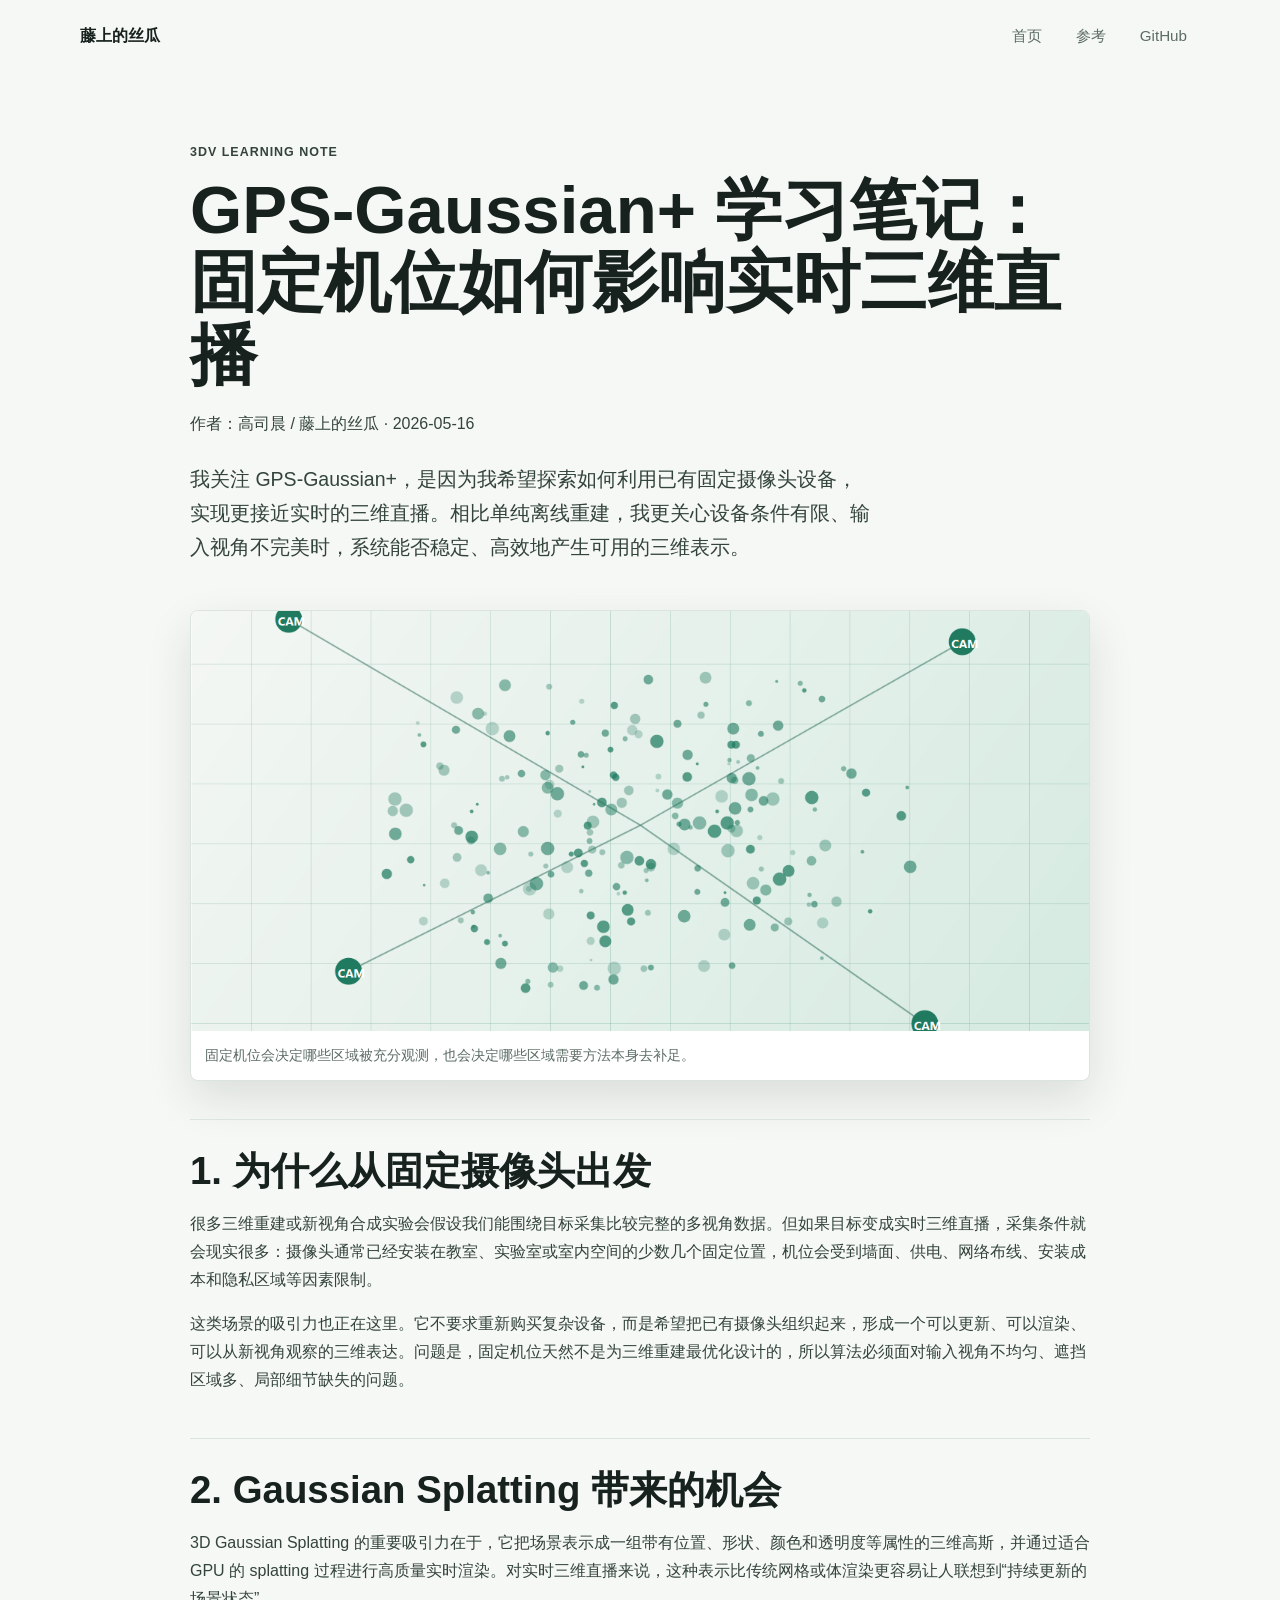
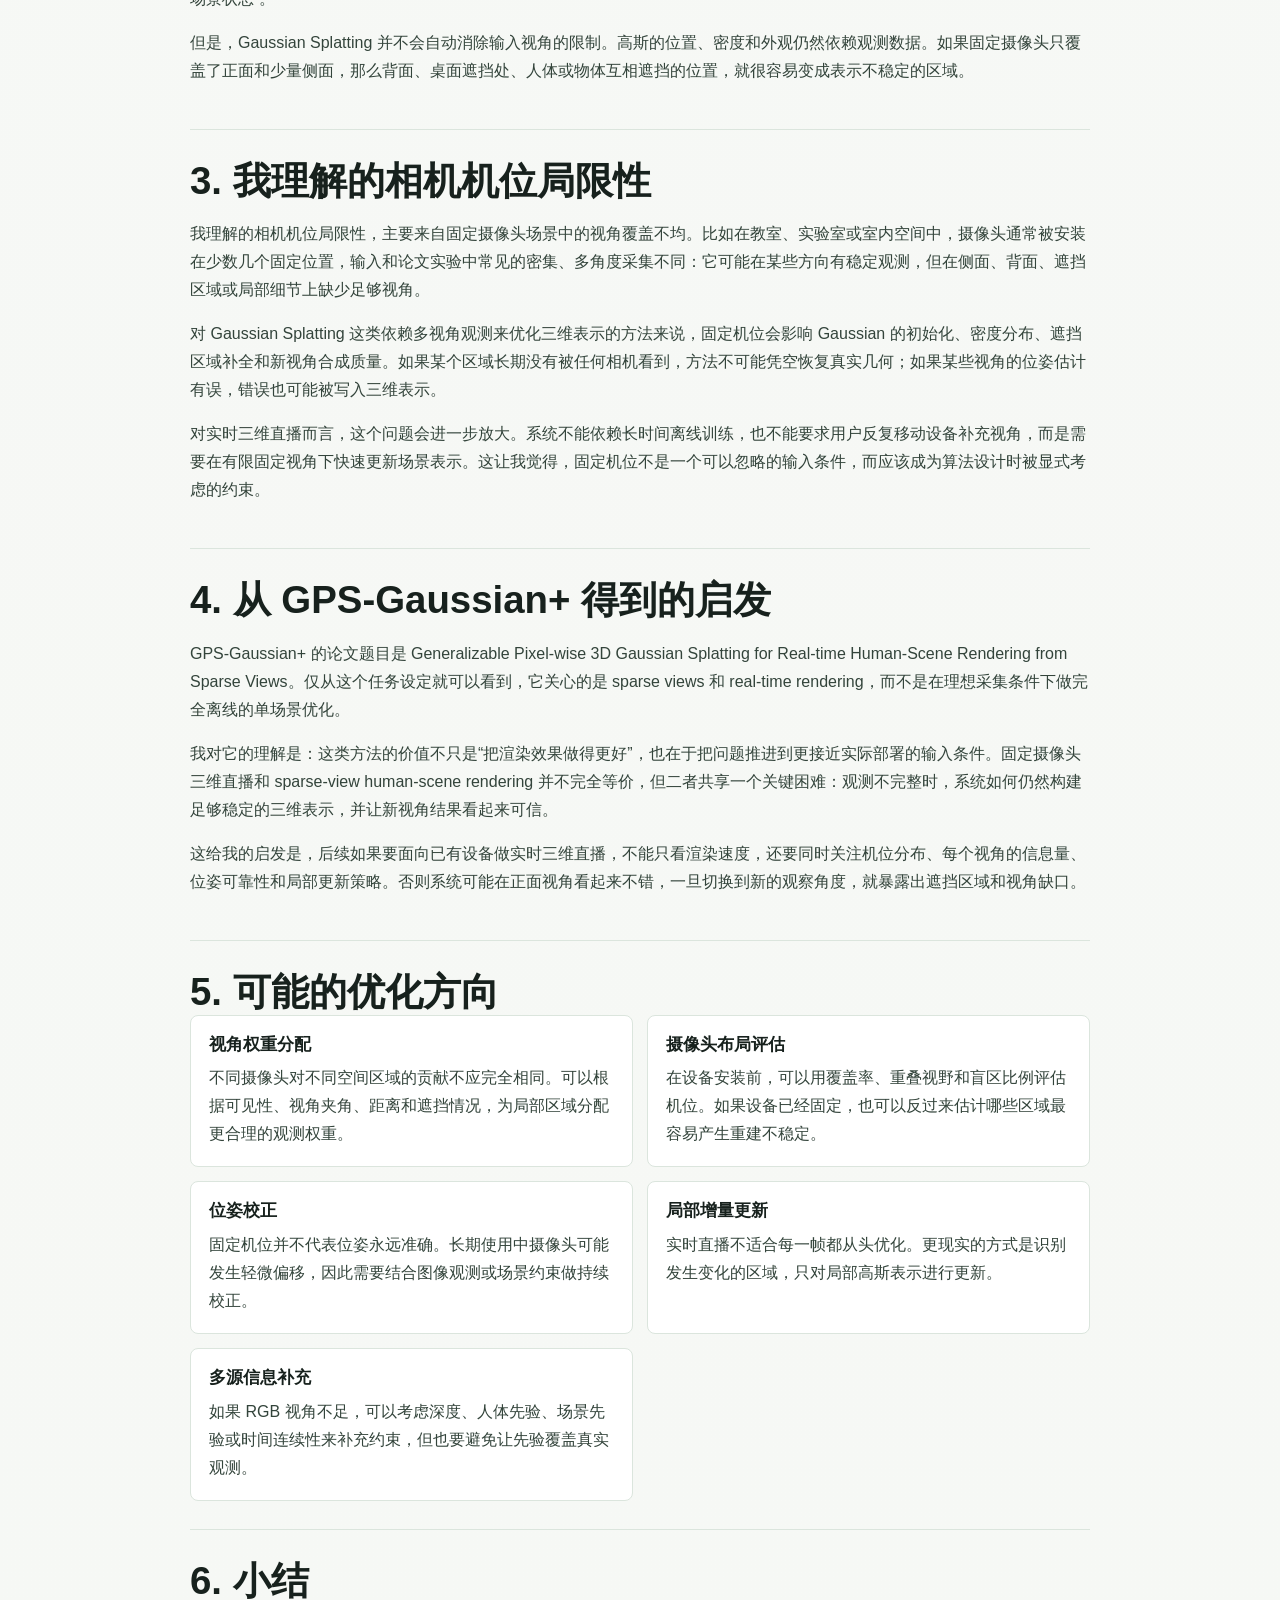
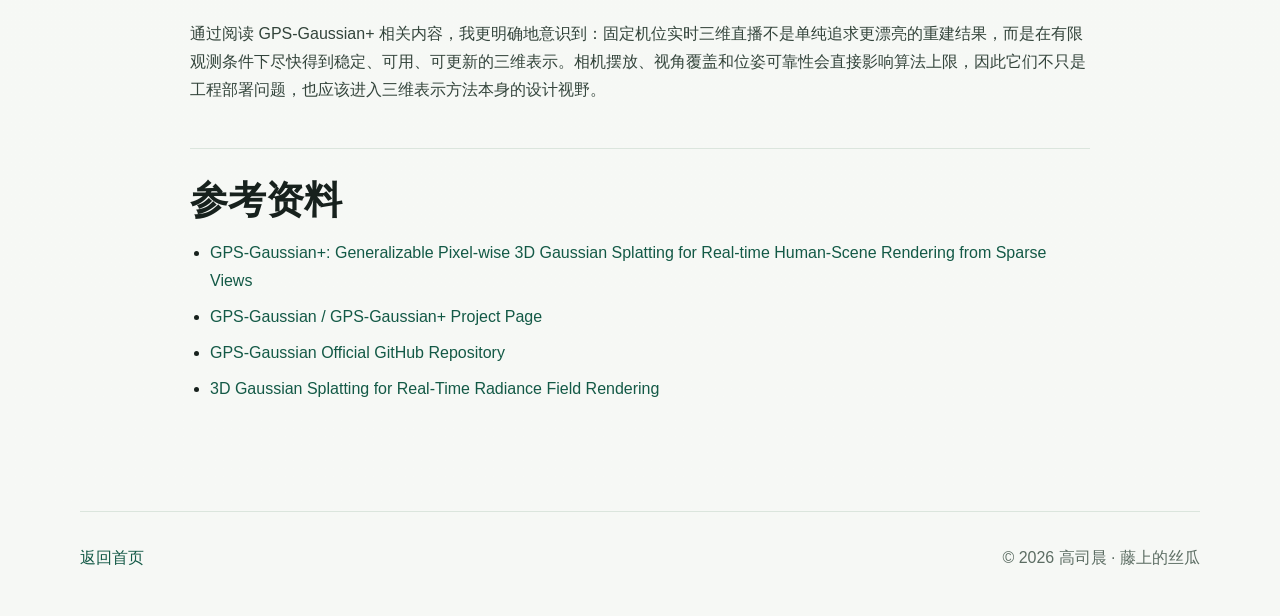
==== site/blog/gps-gaussian-plus-camera-views.html @ 1bf1ba49 "feat: add personal homepage coursework site" ====
<!doctype html>
<html lang="zh-CN">
  <head>
    <meta charset="utf-8">
    <meta name="viewport" content="width=device-width, initial-scale=1">
    <title>GPS-Gaussian+ 学习笔记：固定机位如何影响实时三维直播</title>
    <meta name="description" content="从 GPS-Gaussian+ 和 Gaussian Splatting 出发，记录固定摄像头视角约束对实时三维直播的影响。">
    <link rel="stylesheet" href="../styles/main.css">
  </head>
  <body>
    <header class="site-header">
      <a class="brand" href="../index.html">藤上的丝瓜</a>
      <nav class="nav-links" aria-label="博客导航">
        <a href="../index.html">首页</a>
        <a href="#references">参考</a>
        <a href="https://github.com/only-1-luffa" target="_blank" rel="noreferrer">GitHub</a>
      </nav>
    </header>

    <main class="article-shell">
      <article class="article">
        <header class="article-header">
          <p class="eyebrow">3DV Learning Note</p>
          <h1>GPS-Gaussian+ 学习笔记：固定机位如何影响实时三维直播</h1>
          <p class="article-meta">作者：高司晨 / 藤上的丝瓜 · 2026-05-16</p>
          <p class="lead">
            我关注 GPS-Gaussian+，是因为我希望探索如何利用已有固定摄像头设备，实现更接近实时的三维直播。相比单纯离线重建，我更关心设备条件有限、输入视角不完美时，系统能否稳定、高效地产生可用的三维表示。
          </p>
        </header>

        <figure class="article-figure">
          <img src="../assets/images/gaussian-field.png" alt="固定摄像头与三维高斯点云的抽象示意图">
          <figcaption>固定机位会决定哪些区域被充分观测，也会决定哪些区域需要方法本身去补足。</figcaption>
        </figure>

        <section>
          <h2>1. 为什么从固定摄像头出发</h2>
          <p>
            很多三维重建或新视角合成实验会假设我们能围绕目标采集比较完整的多视角数据。但如果目标变成实时三维直播，采集条件就会现实很多：摄像头通常已经安装在教室、实验室或室内空间的少数几个固定位置，机位会受到墙面、供电、网络布线、安装成本和隐私区域等因素限制。
          </p>
          <p>
            这类场景的吸引力也正在这里。它不要求重新购买复杂设备，而是希望把已有摄像头组织起来，形成一个可以更新、可以渲染、可以从新视角观察的三维表达。问题是，固定机位天然不是为三维重建最优化设计的，所以算法必须面对输入视角不均匀、遮挡区域多、局部细节缺失的问题。
          </p>
        </section>

        <section>
          <h2>2. Gaussian Splatting 带来的机会</h2>
          <p>
            3D Gaussian Splatting 的重要吸引力在于，它把场景表示成一组带有位置、形状、颜色和透明度等属性的三维高斯，并通过适合 GPU 的 splatting 过程进行高质量实时渲染。对实时三维直播来说，这种表示比传统网格或体渲染更容易让人联想到“持续更新的场景状态”。
          </p>
          <p>
            但是，Gaussian Splatting 并不会自动消除输入视角的限制。高斯的位置、密度和外观仍然依赖观测数据。如果固定摄像头只覆盖了正面和少量侧面，那么背面、桌面遮挡处、人体或物体互相遮挡的位置，就很容易变成表示不稳定的区域。
          </p>
        </section>

        <section>
          <h2>3. 我理解的相机机位局限性</h2>
          <p>
            我理解的相机机位局限性，主要来自固定摄像头场景中的视角覆盖不均。比如在教室、实验室或室内空间中，摄像头通常被安装在少数几个固定位置，输入和论文实验中常见的密集、多角度采集不同：它可能在某些方向有稳定观测，但在侧面、背面、遮挡区域或局部细节上缺少足够视角。
          </p>
          <p>
            对 Gaussian Splatting 这类依赖多视角观测来优化三维表示的方法来说，固定机位会影响 Gaussian 的初始化、密度分布、遮挡区域补全和新视角合成质量。如果某个区域长期没有被任何相机看到，方法不可能凭空恢复真实几何；如果某些视角的位姿估计有误，错误也可能被写入三维表示。
          </p>
          <p>
            对实时三维直播而言，这个问题会进一步放大。系统不能依赖长时间离线训练，也不能要求用户反复移动设备补充视角，而是需要在有限固定视角下快速更新场景表示。这让我觉得，固定机位不是一个可以忽略的输入条件，而应该成为算法设计时被显式考虑的约束。
          </p>
        </section>

        <section>
          <h2>4. 从 GPS-Gaussian+ 得到的启发</h2>
          <p>
            GPS-Gaussian+ 的论文题目是 Generalizable Pixel-wise 3D Gaussian Splatting for Real-time Human-Scene Rendering from Sparse Views。仅从这个任务设定就可以看到，它关心的是 sparse views 和 real-time rendering，而不是在理想采集条件下做完全离线的单场景优化。
          </p>
          <p>
            我对它的理解是：这类方法的价值不只是“把渲染效果做得更好”，也在于把问题推进到更接近实际部署的输入条件。固定摄像头三维直播和 sparse-view human-scene rendering 并不完全等价，但二者共享一个关键困难：观测不完整时，系统如何仍然构建足够稳定的三维表示，并让新视角结果看起来可信。
          </p>
          <p>
            这给我的启发是，后续如果要面向已有设备做实时三维直播，不能只看渲染速度，还要同时关注机位分布、每个视角的信息量、位姿可靠性和局部更新策略。否则系统可能在正面视角看起来不错，一旦切换到新的观察角度，就暴露出遮挡区域和视角缺口。
          </p>
        </section>

        <section>
          <h2>5. 可能的优化方向</h2>
          <div class="idea-list">
            <article>
              <h3>视角权重分配</h3>
              <p>不同摄像头对不同空间区域的贡献不应完全相同。可以根据可见性、视角夹角、距离和遮挡情况，为局部区域分配更合理的观测权重。</p>
            </article>
            <article>
              <h3>摄像头布局评估</h3>
              <p>在设备安装前，可以用覆盖率、重叠视野和盲区比例评估机位。如果设备已经固定，也可以反过来估计哪些区域最容易产生重建不稳定。</p>
            </article>
            <article>
              <h3>位姿校正</h3>
              <p>固定机位并不代表位姿永远准确。长期使用中摄像头可能发生轻微偏移，因此需要结合图像观测或场景约束做持续校正。</p>
            </article>
            <article>
              <h3>局部增量更新</h3>
              <p>实时直播不适合每一帧都从头优化。更现实的方式是识别发生变化的区域，只对局部高斯表示进行更新。</p>
            </article>
            <article>
              <h3>多源信息补充</h3>
              <p>如果 RGB 视角不足，可以考虑深度、人体先验、场景先验或时间连续性来补充约束，但也要避免让先验覆盖真实观测。</p>
            </article>
          </div>
        </section>

        <section>
          <h2>6. 小结</h2>
          <p>
            通过阅读 GPS-Gaussian+ 相关内容，我更明确地意识到：固定机位实时三维直播不是单纯追求更漂亮的重建结果，而是在有限观测条件下尽快得到稳定、可用、可更新的三维表示。相机摆放、视角覆盖和位姿可靠性会直接影响算法上限，因此它们不只是工程部署问题，也应该进入三维表示方法本身的设计视野。
          </p>
        </section>

        <section id="references" class="references">
          <h2>参考资料</h2>
          <ul>
            <li><a href="https://arxiv.org/abs/2411.11363" target="_blank" rel="noreferrer">GPS-Gaussian+: Generalizable Pixel-wise 3D Gaussian Splatting for Real-time Human-Scene Rendering from Sparse Views</a></li>
            <li><a href="https://foruck.github.io/GPS-Gaussian/" target="_blank" rel="noreferrer">GPS-Gaussian / GPS-Gaussian+ Project Page</a></li>
            <li><a href="https://github.com/aipixel/GPS-Gaussian" target="_blank" rel="noreferrer">GPS-Gaussian Official GitHub Repository</a></li>
            <li><a href="https://repo-sam.inria.fr/fungraph/3d-gaussian-splatting/" target="_blank" rel="noreferrer">3D Gaussian Splatting for Real-Time Radiance Field Rendering</a></li>
          </ul>
        </section>
      </article>
    </main>

    <footer class="site-footer">
      <p><a href="../index.html">返回首页</a></p>
      <p>© 2026 高司晨 · 藤上的丝瓜</p>
    </footer>
  </body>
</html>
---- site/styles/main.css ----
:root {
  color-scheme: light;
  --bg: #f6f8f5;
  --panel: #ffffff;
  --panel-strong: #eef5ef;
  --text: #17211d;
  --muted: #5c6d63;
  --line: #dbe5dd;
  --accent: #1f7a5f;
  --accent-dark: #135946;
  --accent-soft: #dff0e9;
  --shadow: 0 18px 45px rgba(27, 45, 36, 0.12);
  --radius: 8px;
  font-family: "Segoe UI", "Microsoft YaHei", Arial, sans-serif;
}

* {
  box-sizing: border-box;
}

html {
  scroll-behavior: smooth;
}

body {
  margin: 0;
  background:
    linear-gradient(180deg, rgba(246, 248, 245, 0.96), rgba(246, 248, 245, 1)),
    radial-gradient(circle at 80% 5%, rgba(31, 122, 95, 0.12), transparent 32%);
  color: var(--text);
  font-size: 16px;
  line-height: 1.75;
}

a {
  color: var(--accent-dark);
  text-decoration: none;
}

a:hover {
  text-decoration: underline;
}

img {
  display: block;
  max-width: 100%;
}

.site-header,
.site-footer {
  width: min(1120px, calc(100% - 40px));
  margin: 0 auto;
}

.site-header {
  min-height: 72px;
  display: flex;
  align-items: center;
  justify-content: space-between;
  gap: 24px;
}

.brand {
  color: var(--text);
  font-weight: 700;
  letter-spacing: 0;
}

.nav-links {
  display: flex;
  align-items: center;
  justify-content: flex-end;
  gap: 8px;
  flex-wrap: wrap;
}

.nav-links a {
  min-height: 36px;
  display: inline-flex;
  align-items: center;
  padding: 4px 12px;
  border: 1px solid transparent;
  border-radius: var(--radius);
  color: var(--muted);
  font-size: 0.95rem;
}

.nav-links a:hover {
  border-color: var(--line);
  color: var(--text);
  text-decoration: none;
  background: rgba(255, 255, 255, 0.7);
}

main {
  width: min(1120px, calc(100% - 40px));
  margin: 0 auto;
}

.hero {
  min-height: calc(100vh - 108px);
  display: grid;
  grid-template-columns: minmax(0, 1.05fr) minmax(320px, 0.95fr);
  align-items: center;
  gap: 56px;
  padding: 28px 0 52px;
}

.eyebrow,
.post-tag {
  margin: 0 0 10px;
  color: var(--accent);
  font-size: 0.78rem;
  font-weight: 700;
  letter-spacing: 0.08em;
  text-transform: uppercase;
}

h1,
h2,
h3,
p {
  overflow-wrap: anywhere;
}

h1 {
  margin: 0;
  font-size: clamp(3rem, 8vw, 5.8rem);
  line-height: 1;
  letter-spacing: 0;
}

.nickname {
  margin: 14px 0 0;
  color: var(--accent-dark);
  font-size: clamp(1.4rem, 3vw, 2rem);
  font-weight: 700;
}

.lead {
  max-width: 680px;
  margin: 24px 0 0;
  color: #33443b;
  font-size: clamp(1.05rem, 2vw, 1.22rem);
}

.hero-actions {
  display: flex;
  flex-wrap: wrap;
  gap: 12px;
  margin-top: 32px;
}

.button {
  min-height: 44px;
  display: inline-flex;
  align-items: center;
  justify-content: center;
  padding: 10px 16px;
  border-radius: var(--radius);
  border: 1px solid var(--accent);
  font-weight: 700;
  line-height: 1.2;
  text-align: center;
}

.button:hover {
  text-decoration: none;
}

.button.primary {
  background: var(--accent);
  color: white;
}

.button.primary:hover {
  background: var(--accent-dark);
}

.button.secondary {
  background: white;
  color: var(--accent-dark);
}

.hero-visual,
.article-figure {
  margin: 0;
  border: 1px solid var(--line);
  border-radius: var(--radius);
  background: var(--panel);
  box-shadow: var(--shadow);
  overflow: hidden;
}

.hero-visual img {
  width: 100%;
  aspect-ratio: 4 / 3;
  object-fit: cover;
}

figcaption {
  padding: 12px 14px;
  color: var(--muted);
  font-size: 0.9rem;
}

.section {
  padding: 52px 0;
  border-top: 1px solid var(--line);
}

.section-heading {
  max-width: 760px;
  margin-bottom: 24px;
}

h2 {
  margin: 0;
  font-size: clamp(1.7rem, 3vw, 2.5rem);
  line-height: 1.2;
  letter-spacing: 0;
}

h3 {
  margin: 0 0 8px;
  font-size: 1.05rem;
  line-height: 1.35;
}

.about p,
.section > p {
  max-width: 830px;
  color: #33443b;
  font-size: 1.06rem;
}

.grid {
  display: grid;
  gap: 16px;
}

.cards {
  grid-template-columns: repeat(4, minmax(0, 1fr));
}

.card,
.featured-post,
.timeline-item,
.idea-list article {
  border: 1px solid var(--line);
  border-radius: var(--radius);
  background: var(--panel);
}

.card {
  min-height: 188px;
  padding: 18px;
}

.card p,
.timeline-item p,
.featured-post p,
.idea-list p {
  margin: 0;
  color: var(--muted);
}

.timeline {
  display: grid;
  gap: 14px;
}

.timeline-item {
  display: grid;
  grid-template-columns: 48px minmax(0, 1fr);
  gap: 16px;
  padding: 18px;
}

.timeline-item span {
  width: 40px;
  height: 40px;
  display: inline-flex;
  align-items: center;
  justify-content: center;
  border-radius: 50%;
  background: var(--accent-soft);
  color: var(--accent-dark);
  font-weight: 800;
}

.featured-post {
  display: grid;
  grid-template-columns: minmax(0, 1fr) auto;
  align-items: center;
  gap: 24px;
  padding: 24px;
  background: linear-gradient(135deg, #ffffff, #edf7f2);
}

.site-footer {
  display: flex;
  justify-content: space-between;
  gap: 16px;
  padding: 32px 0 44px;
  border-top: 1px solid var(--line);
  color: var(--muted);
}

.site-footer p {
  margin: 0;
}

.article-shell {
  max-width: 900px;
}

.article {
  padding: 28px 0 64px;
}

.article-header {
  padding: 42px 0 28px;
}

.article-header h1 {
  max-width: 920px;
  font-size: clamp(2.3rem, 6vw, 4.2rem);
  line-height: 1.08;
}

.article-meta {
  margin: 18px 0 0;
  color: var(--muted);
}

.article-figure {
  margin: 18px 0 38px;
}

.article-figure img {
  width: 100%;
  max-height: 420px;
  object-fit: cover;
}

.article section {
  padding: 28px 0;
  border-top: 1px solid var(--line);
}

.article p {
  color: #33443b;
}

.idea-list {
  display: grid;
  grid-template-columns: repeat(2, minmax(0, 1fr));
  gap: 14px;
}

.idea-list article {
  padding: 18px;
}

.references ul {
  padding-left: 20px;
}

.references li + li {
  margin-top: 8px;
}

@media (max-width: 900px) {
  .hero {
    min-height: auto;
    grid-template-columns: 1fr;
    gap: 32px;
    padding-top: 38px;
  }

  .cards {
    grid-template-columns: repeat(2, minmax(0, 1fr));
  }

  .featured-post {
    grid-template-columns: 1fr;
  }
}

@media (max-width: 640px) {
  .site-header,
  .site-footer,
  main {
    width: min(100% - 28px, 1120px);
  }

  .site-header {
    min-height: 92px;
    align-items: flex-start;
    flex-direction: column;
    justify-content: center;
    gap: 8px;
  }

  .nav-links {
    justify-content: flex-start;
  }

  .nav-links a {
    padding-inline: 9px;
  }

  .cards,
  .idea-list {
    grid-template-columns: 1fr;
  }

  .section {
    padding: 38px 0;
  }

  .timeline-item {
    grid-template-columns: 1fr;
  }

  .site-footer {
    flex-direction: column;
  }
}
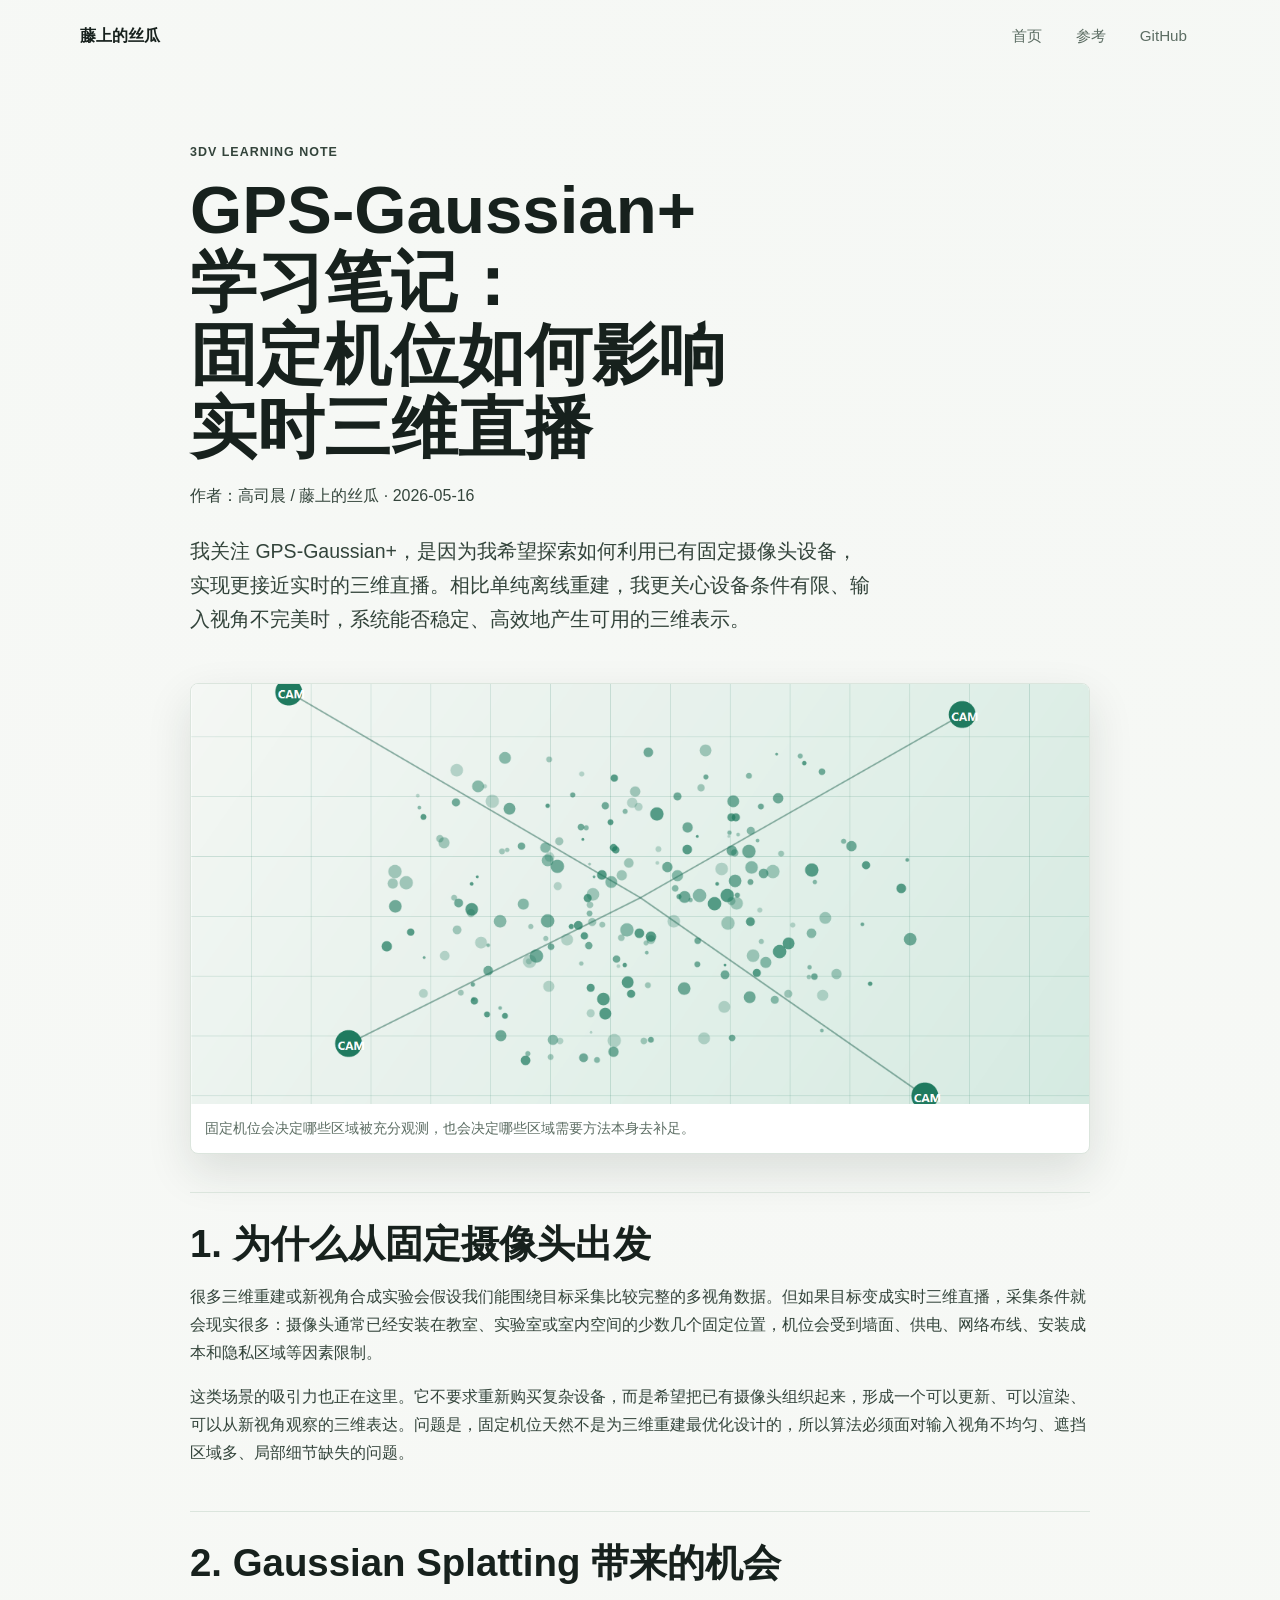
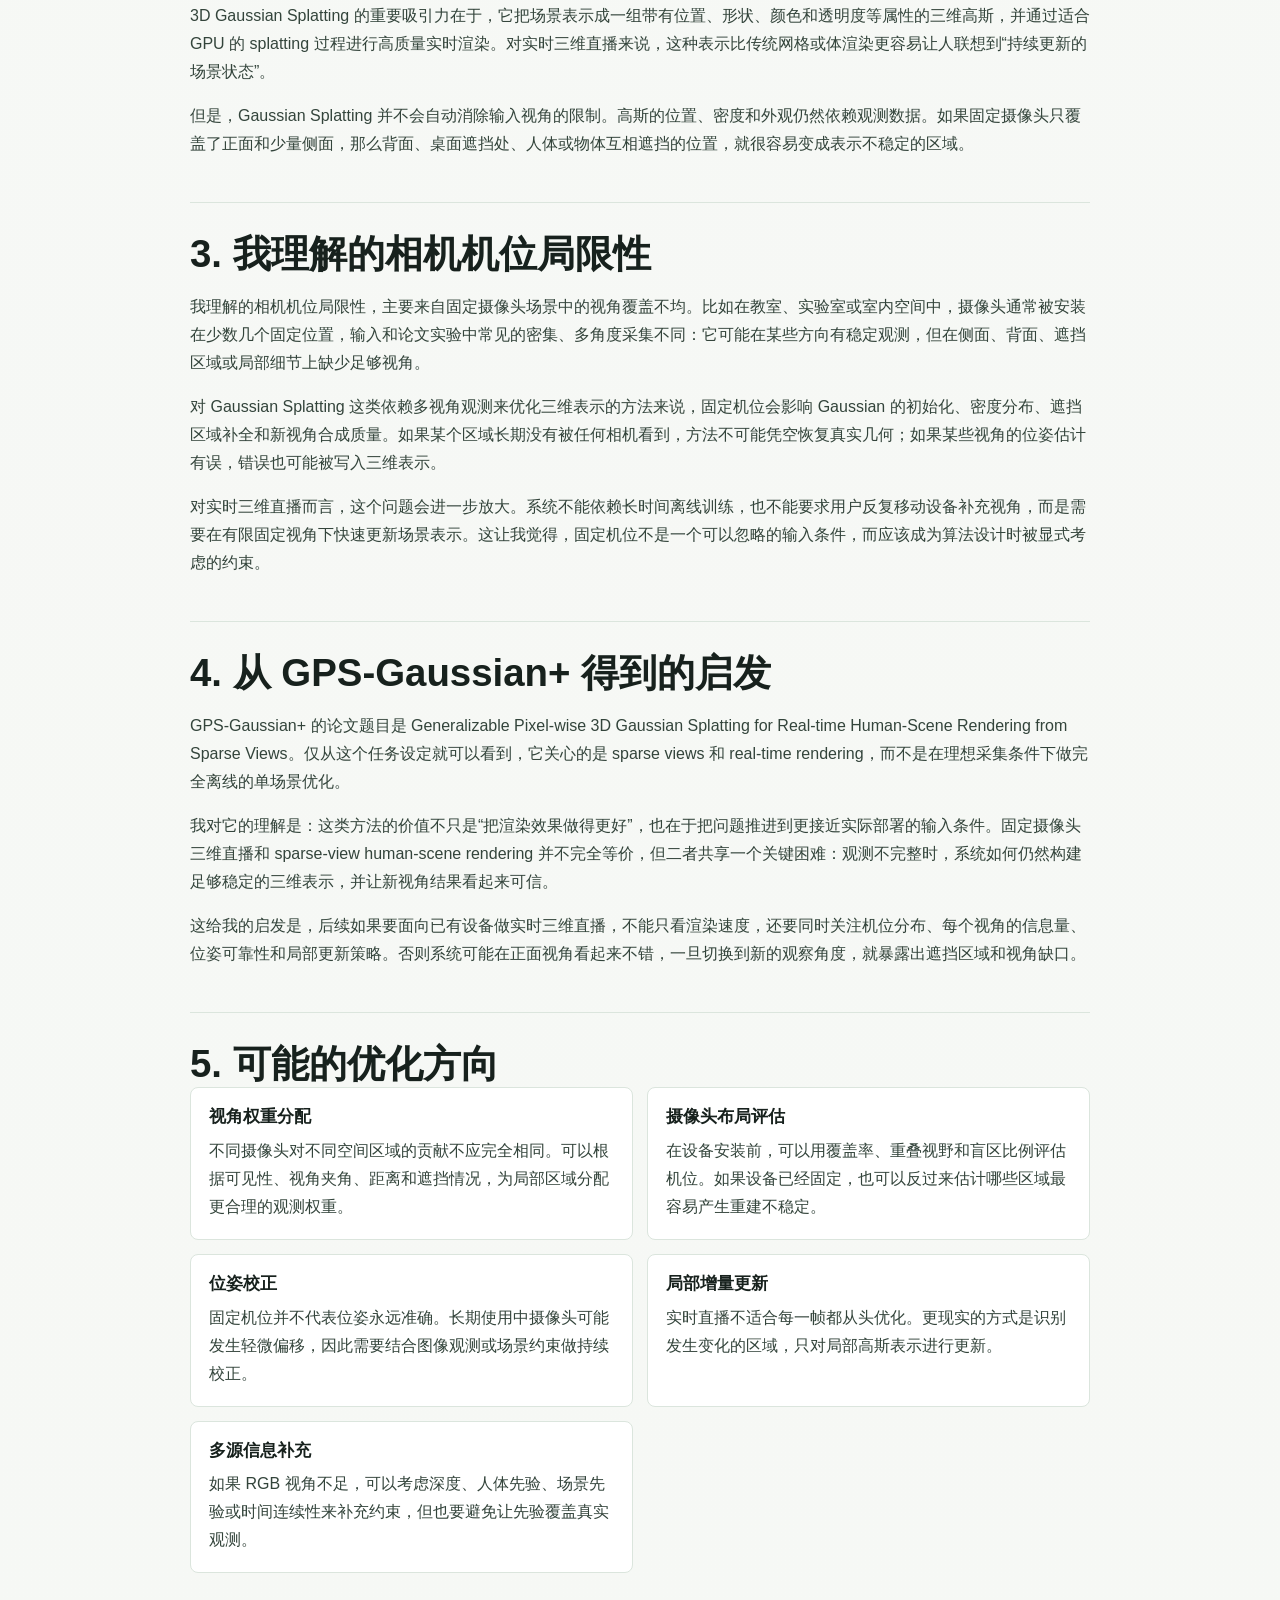
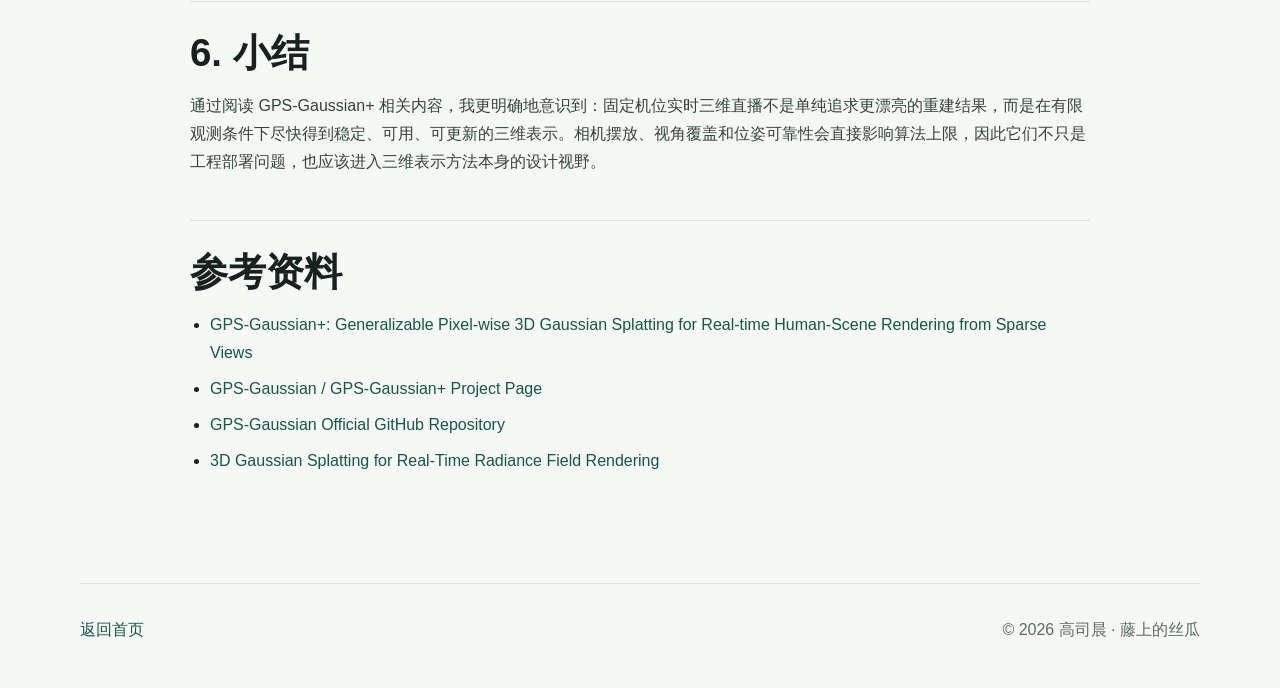
==== commit ac7fc16d: "fix: improve responsive blog layout" ====
--- a/site/blog/gps-gaussian-plus-camera-views.html
+++ b/site/blog/gps-gaussian-plus-camera-views.html
@@ -21,7 +21,7 @@
       <article class="article">
         <header class="article-header">
           <p class="eyebrow">3DV Learning Note</p>
-          <h1>GPS-Gaussian+ 学习笔记：固定机位如何影响实时三维直播</h1>
+          <h1>GPS-Gaussian+<br>学习笔记：<br>固定机位如何影响<br>实时三维直播</h1>
           <p class="article-meta">作者：高司晨 / 藤上的丝瓜 · 2026-05-16</p>
           <p class="lead">
             我关注 GPS-Gaussian+，是因为我希望探索如何利用已有固定摄像头设备，实现更接近实时的三维直播。相比单纯离线重建，我更关心设备条件有限、输入视角不完美时，系统能否稳定、高效地产生可用的三维表示。
@@ -130,4 +130,3 @@
     </footer>
   </body>
 </html>
-
--- a/site/styles/main.css
+++ b/site/styles/main.css
@@ -30,6 +30,7 @@
   color: var(--text);
   font-size: 16px;
   line-height: 1.75;
+  overflow-x: hidden;
 }
 
 a {
@@ -104,6 +105,13 @@
   align-items: center;
   gap: 56px;
   padding: 28px 0 52px;
+}
+
+.hero-copy,
+.hero-visual,
+.article,
+.article-figure {
+  min-width: 0;
 }
 
 .eyebrow,
@@ -371,7 +379,18 @@
   margin-top: 8px;
 }
 
-@media (max-width: 900px) {
+@media (max-width: 1200px) {
+  .site-header,
+  .site-footer,
+  main {
+    width: 100%;
+    max-width: 390px;
+    margin-left: 0;
+    margin-right: 0;
+    padding-left: 14px;
+    padding-right: 14px;
+  }
+
   .hero {
     min-height: auto;
     grid-template-columns: 1fr;
@@ -379,6 +398,26 @@
     padding-top: 38px;
   }
 
+  .article-header h1 {
+    max-width: 100%;
+    font-size: clamp(1.8rem, 8vw, 2.25rem);
+    line-height: 1.15;
+    overflow-wrap: anywhere;
+    word-break: break-all;
+    white-space: normal;
+  }
+
+  .lead {
+    max-width: 340px;
+    font-size: 1rem;
+  }
+
+  .article p {
+    max-width: 320px;
+    overflow-wrap: anywhere;
+    word-break: break-all;
+  }
+
   .cards {
     grid-template-columns: repeat(2, minmax(0, 1fr));
   }
@@ -389,10 +428,9 @@
 }
 
 @media (max-width: 640px) {
-  .site-header,
-  .site-footer,
-  main {
-    width: min(100% - 28px, 1120px);
+  html,
+  body {
+    max-width: 100%;
   }
 
   .site-header {
@@ -411,6 +449,19 @@
     padding-inline: 9px;
   }
 
+  h1 {
+    font-size: clamp(2.5rem, 13vw, 3.5rem);
+  }
+
+  .hero-copy,
+  .article-header,
+  .article section,
+  .article p,
+  .about p,
+  .section > p {
+    max-width: 100%;
+  }
+
   .cards,
   .idea-list {
     grid-template-columns: 1fr;
@@ -428,4 +479,3 @@
     flex-direction: column;
   }
 }
-
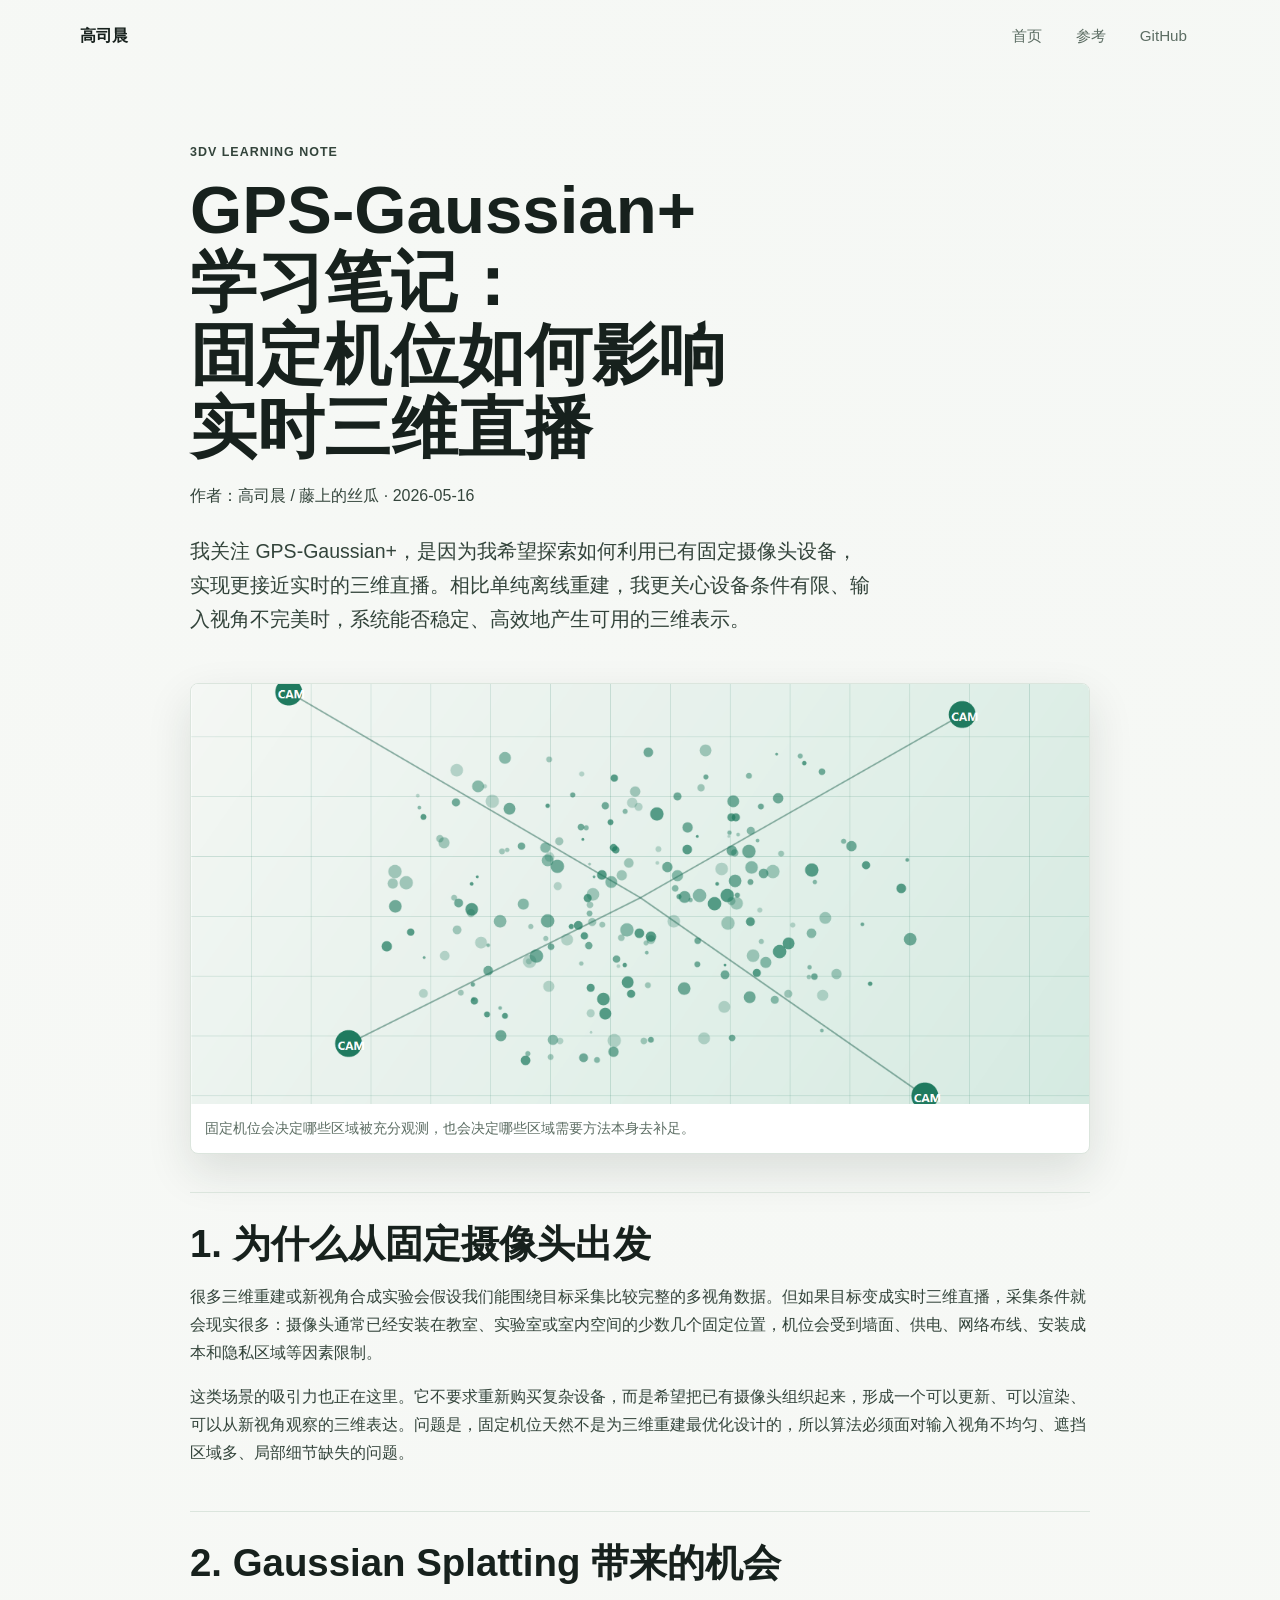
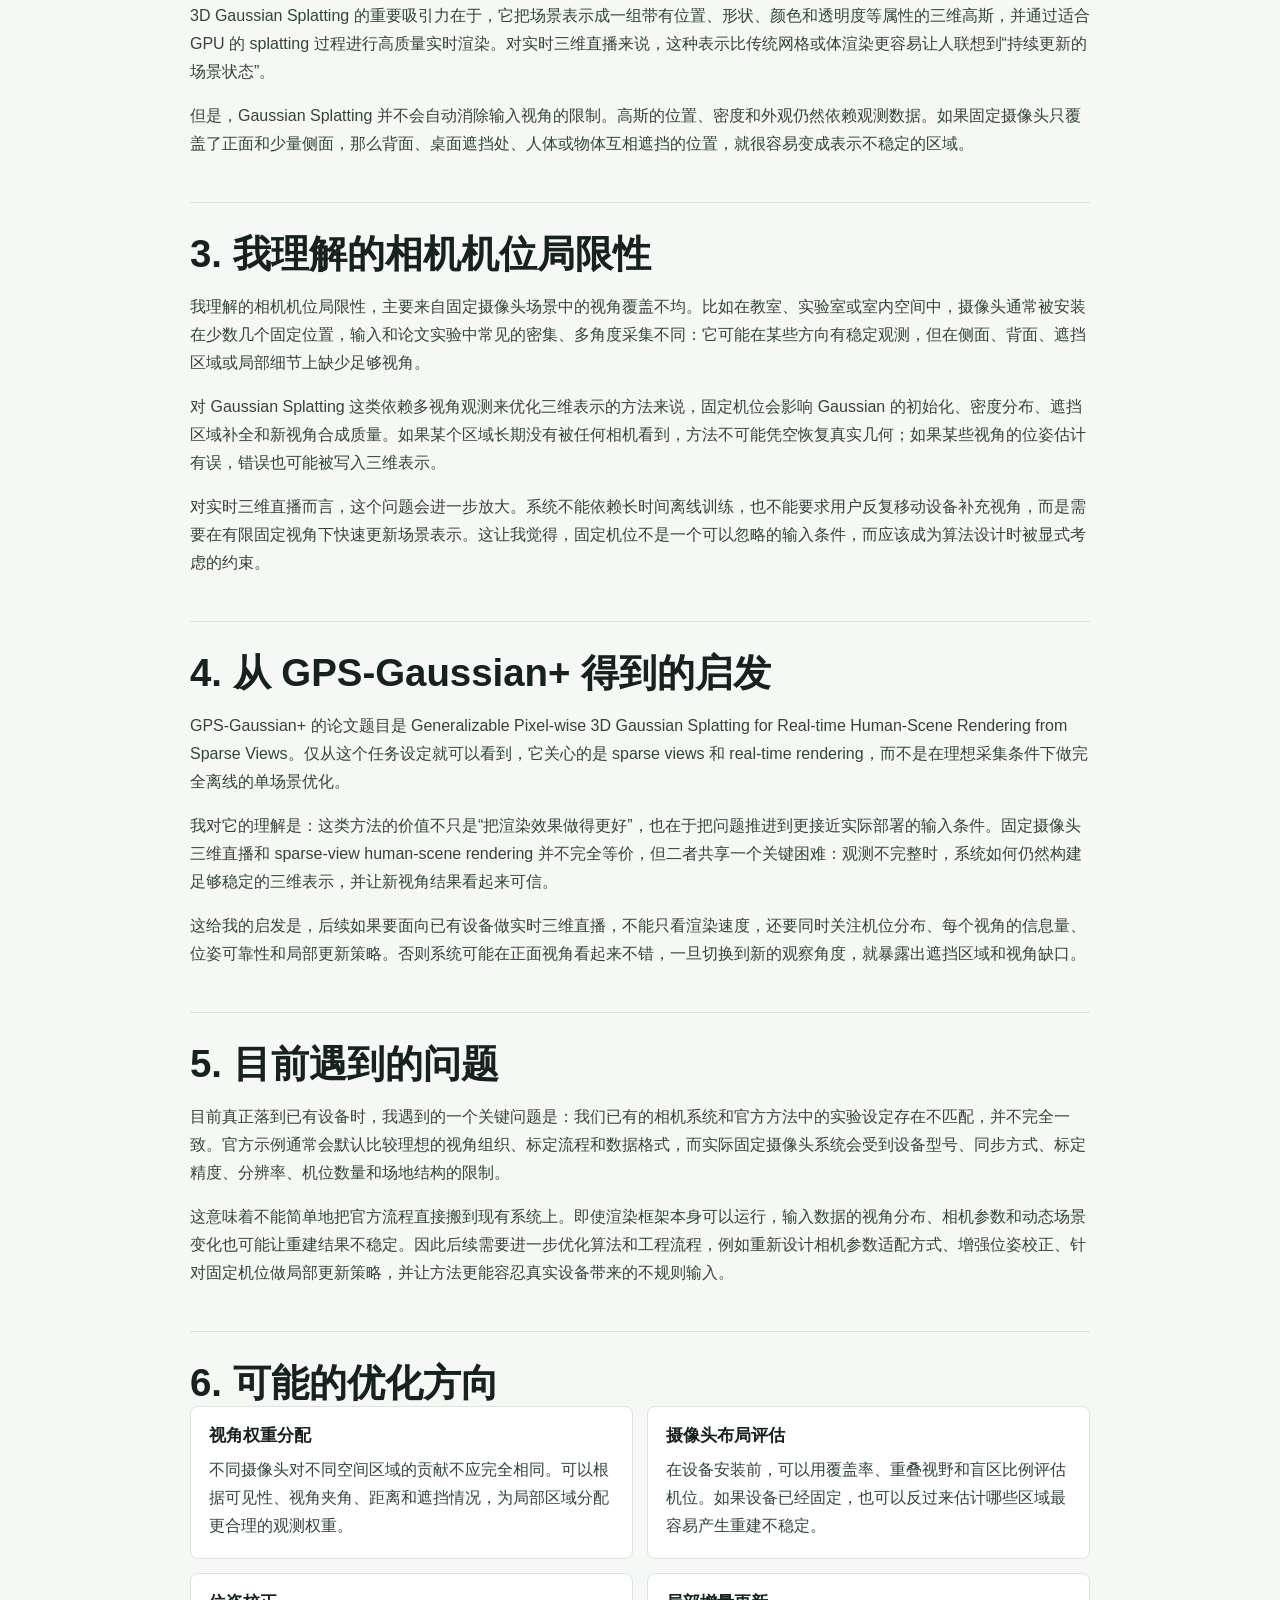
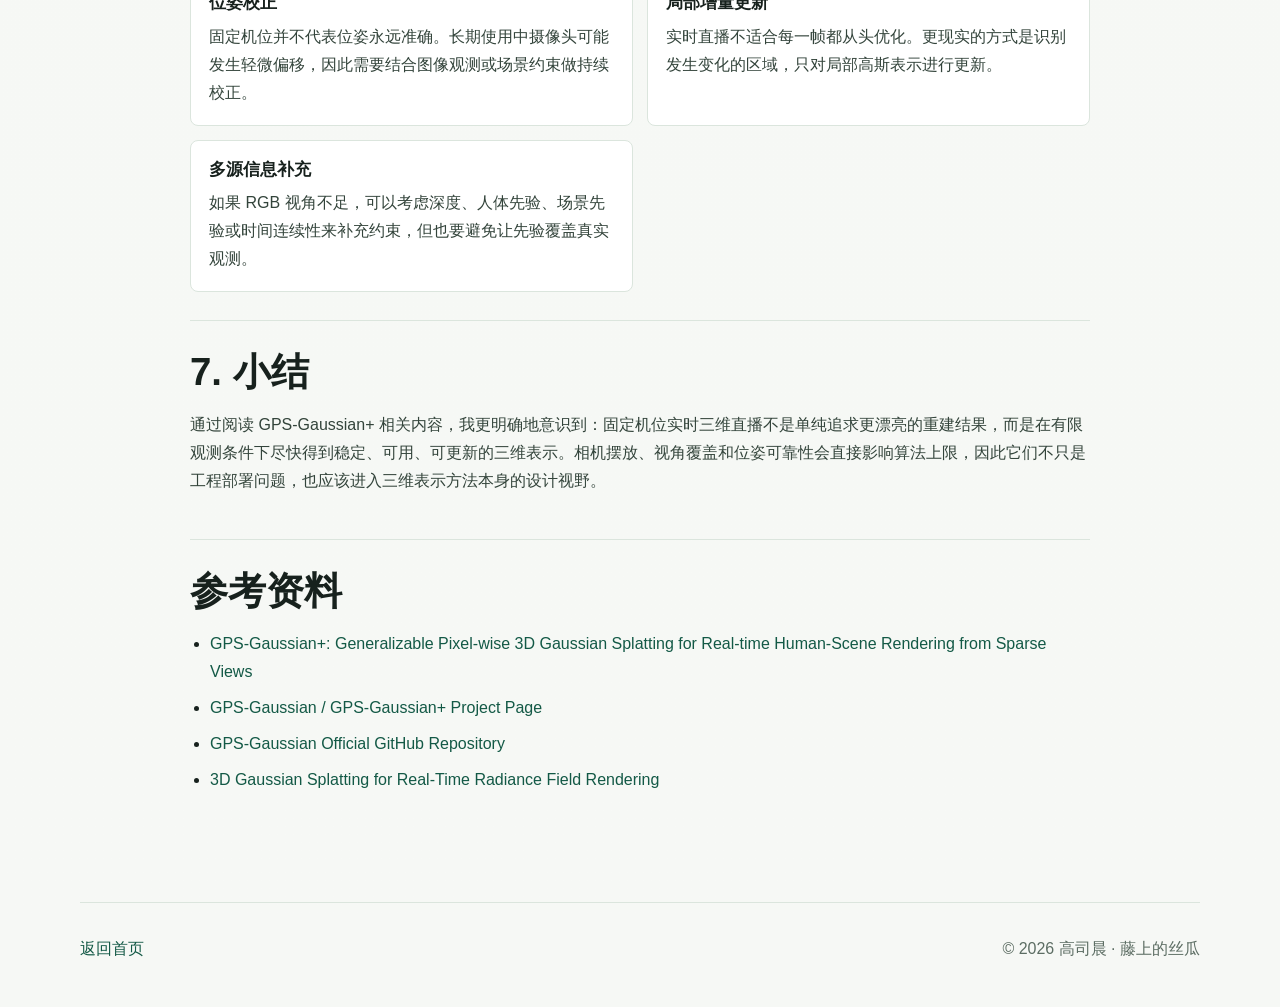
==== commit ec87220b: "feat: add homepage avatar and blog implementation note" ====
--- a/site/blog/gps-gaussian-plus-camera-views.html
+++ b/site/blog/gps-gaussian-plus-camera-views.html
@@ -9,7 +9,7 @@
   </head>
   <body>
     <header class="site-header">
-      <a class="brand" href="../index.html">藤上的丝瓜</a>
+      <a class="brand" href="../index.html">高司晨</a>
       <nav class="nav-links" aria-label="博客导航">
         <a href="../index.html">首页</a>
         <a href="#references">参考</a>
@@ -80,7 +80,17 @@
         </section>
 
         <section>
-          <h2>5. 可能的优化方向</h2>
+          <h2>5. 目前遇到的问题</h2>
+          <p>
+            目前真正落到已有设备时，我遇到的一个关键问题是：我们已有的相机系统和官方方法中的实验设定存在不匹配，并不完全一致。官方示例通常会默认比较理想的视角组织、标定流程和数据格式，而实际固定摄像头系统会受到设备型号、同步方式、标定精度、分辨率、机位数量和场地结构的限制。
+          </p>
+          <p>
+            这意味着不能简单地把官方流程直接搬到现有系统上。即使渲染框架本身可以运行，输入数据的视角分布、相机参数和动态场景变化也可能让重建结果不稳定。因此后续需要进一步优化算法和工程流程，例如重新设计相机参数适配方式、增强位姿校正、针对固定机位做局部更新策略，并让方法更能容忍真实设备带来的不规则输入。
+          </p>
+        </section>
+
+        <section>
+          <h2>6. 可能的优化方向</h2>
           <div class="idea-list">
             <article>
               <h3>视角权重分配</h3>
@@ -106,7 +116,7 @@
         </section>
 
         <section>
-          <h2>6. 小结</h2>
+          <h2>7. 小结</h2>
           <p>
             通过阅读 GPS-Gaussian+ 相关内容，我更明确地意识到：固定机位实时三维直播不是单纯追求更漂亮的重建结果，而是在有限观测条件下尽快得到稳定、可用、可更新的三维表示。相机摆放、视角覆盖和位姿可靠性会直接影响算法上限，因此它们不只是工程部署问题，也应该进入三维表示方法本身的设计视野。
           </p>
--- a/site/styles/main.css
+++ b/site/styles/main.css
@@ -101,17 +101,50 @@
 .hero {
   min-height: calc(100vh - 108px);
   display: grid;
-  grid-template-columns: minmax(0, 1.05fr) minmax(320px, 0.95fr);
-  align-items: center;
-  gap: 56px;
+  grid-template-columns: minmax(320px, 0.85fr) minmax(0, 1.15fr);
+  align-items: center;
+  gap: 64px;
   padding: 28px 0 52px;
 }
 
+.profile-card,
 .hero-copy,
 .hero-visual,
 .article,
 .article-figure {
   min-width: 0;
+}
+
+.profile-card {
+  display: flex;
+  flex-direction: column;
+  align-items: flex-start;
+}
+
+.profile-avatar {
+  width: min(100%, 390px);
+  aspect-ratio: 1;
+  object-fit: cover;
+  object-position: center;
+  border: 1px solid rgba(31, 122, 95, 0.22);
+  border-radius: 50%;
+  background: var(--panel);
+  box-shadow: var(--shadow);
+}
+
+.profile-nickname {
+  margin: 24px 0 0;
+  color: var(--accent-dark);
+  font-size: clamp(1.65rem, 3vw, 2.35rem);
+  font-weight: 800;
+  line-height: 1.2;
+}
+
+.profile-name {
+  margin: 8px 0 0;
+  color: var(--muted);
+  font-size: clamp(1rem, 1.8vw, 1.2rem);
+  font-weight: 700;
 }
 
 .eyebrow,
@@ -136,6 +169,11 @@
   font-size: clamp(3rem, 8vw, 5.8rem);
   line-height: 1;
   letter-spacing: 0;
+}
+
+.hero-copy h1 {
+  max-width: 720px;
+  font-size: clamp(2.7rem, 5.6vw, 4.7rem);
 }
 
 .nickname {
@@ -398,6 +436,14 @@
     padding-top: 38px;
   }
 
+  .profile-card {
+    align-items: flex-start;
+  }
+
+  .profile-avatar {
+    width: min(100%, 300px);
+  }
+
   .article-header h1 {
     max-width: 100%;
     font-size: clamp(1.8rem, 8vw, 2.25rem);
